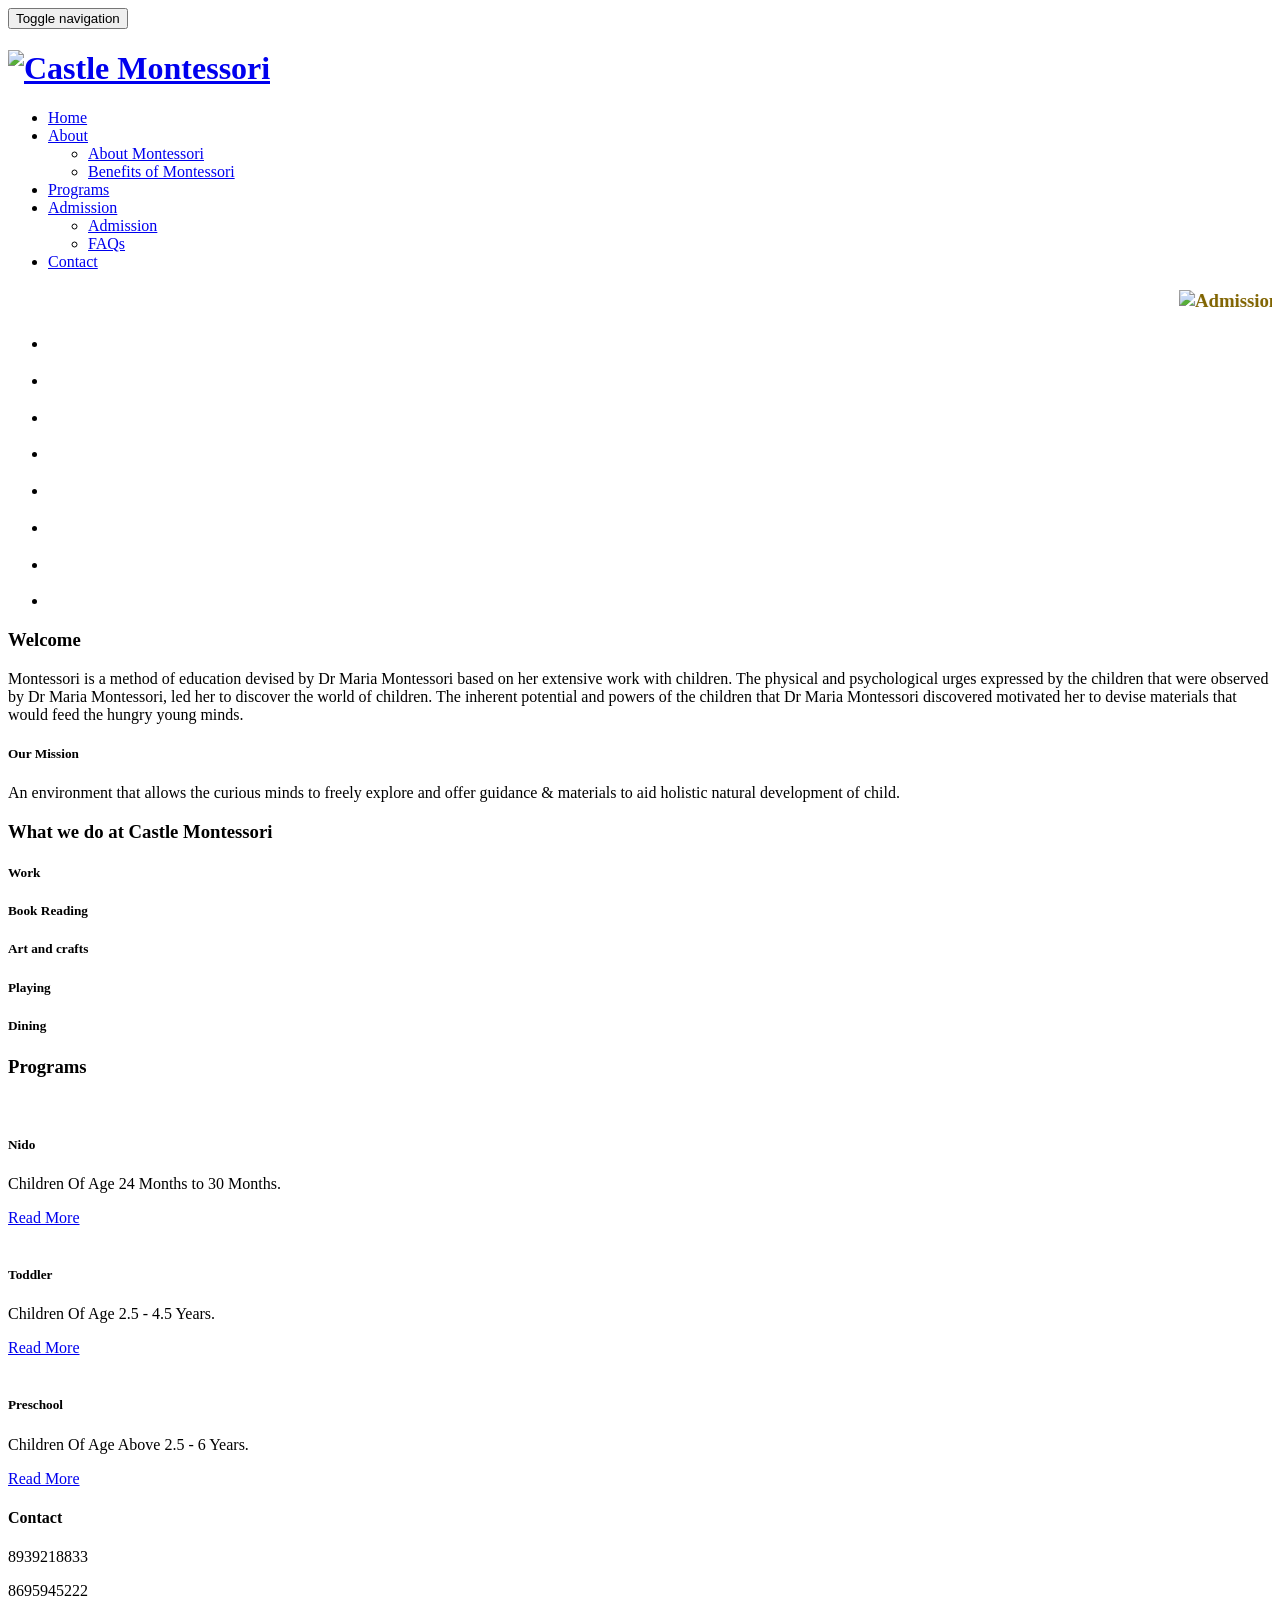
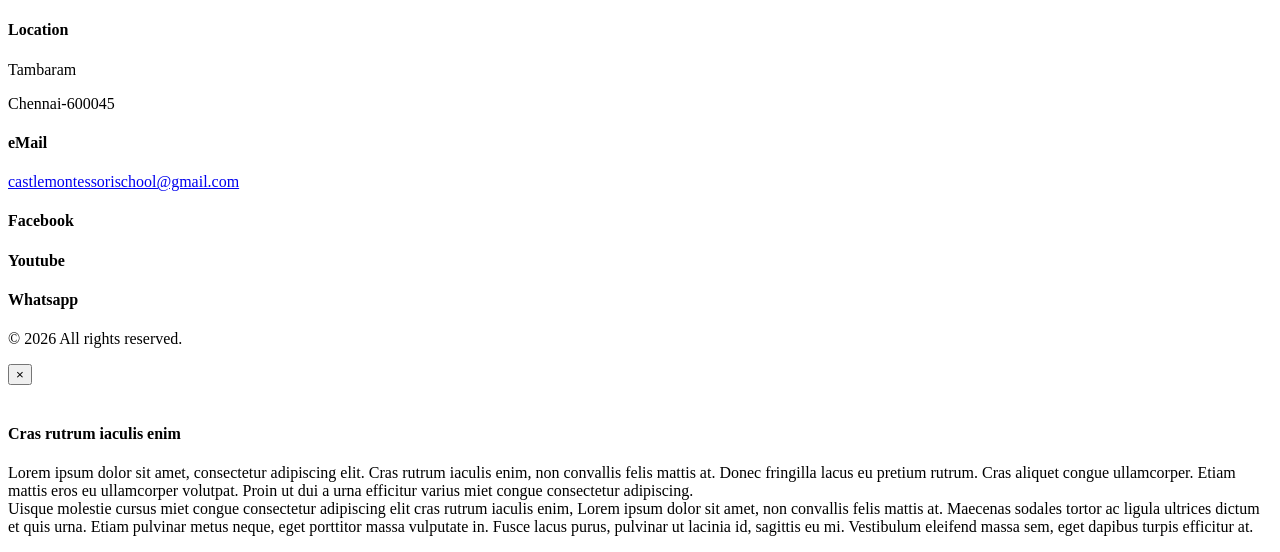
==== index.html @ 9ae403c5 "Add files via upload" ====
<!DOCTYPE html>
<html lang="en">
<head>
<title>Castle Montessori School</title>
<meta name="viewport" content="width=device-width, initial-scale=1">
<meta http-equiv="Content-Type" content="text/html; charset=utf-8" />
<meta name="keywords" content="Learn Kids Responsive web template, Bootstrap Web Templates, Flat Web Templates, Android Compatible web template, 
	SmartPhone Compatible web template, free WebDesigns for Nokia, Samsung, LG, Sony Ericsson, Motorola web design" />
<script type="application/x-javascript"> addEventListener("load", function() { setTimeout(hideURLbar, 0); }, false); function hideURLbar(){ window.scrollTo(0,1); } </script>
<!-- Custom Theme files -->
<link href="css/bootstrap.css" type="text/css" rel="stylesheet" media="all">
<link rel="stylesheet" href="css/animate.css">
<link href="css/style.css" type="text/css" rel="stylesheet" media="all">   
<link href="css/font-awesome.css" rel="stylesheet"> <!-- font-awesome icons -->
<!-- //Custom Theme files --> 
<!-- js -->
<script src="js/jquery-2.2.3.min.js"></script>  
<!-- //js -->
<!-- web-fonts -->  
<link href="//fonts.googleapis.com/css?family=Limelight" rel="stylesheet">
<link href="//fonts.googleapis.com/css?family=Open+Sans:300,300i,400,400i,600,600i,700,700i,800,800i" rel="stylesheet">
<!-- //web-fonts -->
</head>
<body> 
	<!-- Popup -->
	<!-- Popup -->
	<!-- header -->
	<!--<div class="header-dsplayoutstop">
		<div class="container" id="header"> 
			
			<div class="hdr-dspleft navbar-left">
				<p><span class="glyphicon glyphicon-earphone"></span> +91 89392 18833 / +91 86959 45222 </p> 
			</div>
			<div class="preschls-bnr-icons social-icon navbar-right">
				<a href="https://www.facebook.com/CastleMontessoriSchool/" class="social-button facebook"><i class="fa fa-facebook"></i></a> 
				<a href="https://api.whatsapp.com/send?phone=+918939218833" class="social-button google"><i class="fa fa-whatsapp"></i></a>
			</div> 
		</div>
	</div> -->
	<!--<nav>
    <ul>
        <li><a href="https://www.facebook.com/CastleMontessoriSchool/" class="social-button facebook"><i class="fa fa-facebook-f"></i><span> Facebook</span></a></li>
        <li><a href="https://www.youtube.com/channel/UCvZ3NjNaHQ6M0TaubmCcyLw" class="social-button youtube"><i class="fa fa-youtube"></i><span> Youtube</span></a></li>
		<li><a href="https://api.whatsapp.com/send?phone=+918939218833" class="social-button google"><i class="fa fa-whatsapp"></i><span> Whatsapp</span></a></li>
    </ul>
	</nav> -->
	<!-- //header -->
	<!-- banner -->
	<div class="montassorils-banner">
	<!-- navigation -->
			<div class="top-nav dsp-agiletop">
				<div class="container">
					<div class="navbar-header dspllogo">
						<button type="button" class="navbar-toggle" data-toggle="collapse" data-target="#bs-example-navbar-collapse-1">
							<span class="sr-only">Toggle navigation</span>
							<span class="icon-bar"></span>
							<span class="icon-bar"></span>
							<span class="icon-bar"></span>
						</button>  
						<h1><a href="index.html"><img src="images/logo.png" alt="Castle Montessori"/></h1> 
					</div>
					<div class="social-icon text-right deskPreScBanr" style="display: none;
">
				
				<span style=""><span class="glyphicon glyphicon-earphone"></span> +91 89392 18833 </span><a href="#" class="social-button facebook"><i class="fa fa-facebook"></i></a> 
				<a href="https://api.whatsapp.com/send?phone=+918939218833" class="social-button google"><i class="fa fa-whatsapp" style=""></i></a>
			</div>
			<!-- Collect the nav links, forms, and other content for toggling -->
					<div class="collapse navbar-collapse" id="bs-example-navbar-collapse-1">
						<div class="dspmenu navbar-right">
							<ul class="nav navbar">
								<li><a href="index.html" class="active">Home</a></li>
								<li><a href="#" class="dropdown-toggle" data-toggle="dropdown" role="button" aria-haspopup="true" aria-expanded="false"><span data-letters="Pages">About</span><span class="caret"></span></a>
									<ul class="dropdown-menu"> 
										<li><a href="about.html">About Montessori</a></li>
										<li><a href="benefits.html">Benefits of Montessori</a></li>
									</ul>
								</li> <li><a href="programs.html">Programs</a></li>
								<li><a href="#" class="dropdown-toggle" data-toggle="dropdown" role="button" aria-haspopup="true" aria-expanded="false"><span data-letters="Pages">Admission</span><span class="caret"></span></a>
									<ul class="dropdown-menu"> 
										<li><a href="admission.html">Admission</a></li>
										<li><a href="faqs.html">FAQs</a></li>
									</ul>
								</li>  
								<li><a href="contact.html">Contact</a></li>
							</ul>
						</div> 
						<div class="clearfix"> </div>  
					</div>
					<span> <h3><a href="admission.html"><marquee style="color:rgb(128, 100, 0)" ><img src="images/goddesssaraswati.png" alt="Admission 2024-2025" width="15%" height="15%"/> <font face="times-new-roman"> Admissions open for 2024-2025 </font> </marquee></a><h3> </span>
					
					
			</div>	
		</div>	
		<!-- //navigation -->
		<!-- banner-text -->
		<div class="slider">
			<div class="callbacks_container">
				<ul class="rslides callbacks callbacks1" id="slider4">
					<li>
						<div class="bannerImgCover montassoriSCH-banner-top">
						<div class="tempOlverlay"></div>
							<div class="container">
								<div class="slideBanner-banner-info">
								</div>	
							</div>
						</div>
					</li>
					<li>
						<div class="bannerImgCover montassoriSCH-banner-top1">
						<div class="tempOlverlay"></div>
							<div class="container">
								<div class="montassori_banner_info">
								</div>	
							</div>
						</div>
					</li>
					<li>
						<div class="bannerImgCover montassoriSCH-banner-top2">
						<div class="tempOlverlay"></div>
							<div class="container">
								<div class="montassori_banner_info">
								</div>
							</div>
						</div>
					</li>
					<li>
						<div class="bannerImgCover montassoriSCH-banner-top3">
						<div class="tempOlverlay"></div>
							<div class="container">
								<div class="montassori_banner_info">
								</div>
							</div>
						</div>
					</li>
					<li>
						<div class="bannerImgCover montassoriSCH-banner-top4">
						<div class="tempOlverlay"></div>
							<div class="container">
								<div class="montassori_banner_info">
								</div>
							</div>
						</div>
					</li>
					<li>
						<div class="bannerImgCover montassoriSCH-banner-top5">
						<div class="tempOlverlay"></div>
							<div class="container">
								<div class="montassori_banner_info">
								</div>
							</div>
						</div>
					</li>
					<li>
						<div class="bannerImgCover montassoriSCH-banner-top6">
						<div class="tempOlverlay"></div>
							<div class="container">
								<div class="montassori_banner_info">
								</div>
							</div>
						</div>
					</li>
					<li>
						<div class="bannerImgCover montassoriSCH-banner-top7">
						<div class="tempOlverlay"></div>
							<div class="container">
								<div class="montassori_banner_info">
								</div>
							</div>
						</div>
					</li>
				</ul>
			</div>
			<div class="clearfix"> </div>
			<!--banner Slider starts Here-->
		</div>
	</div>	
	<!-- //banner --> 
	<!-- about -->
	<div class="about">
		<div class="container">
			<div class="about-agileinfo wow fadeIn" data-wow-delay=".2s">
				<h3 class="preschls-title">Welcome</h3>
				<p>Montessori is a method of education devised by Dr Maria Montessori based on her extensive work with children. The physical and psychological urges expressed by the children that were observed by Dr Maria Montessori, led her to discover the world of children. The inherent potential and powers of the children that Dr Maria Montessori discovered motivated her to devise materials that would feed the hungry young minds.</p>
			</div>	
		</div>	
	</div>
	<!-- //about -->
	<!-- welcome --> 
	<div class="welcome slideBanner">  
		<div class="col-md-8 col-sm-8 dspwelcome-img wow slideInLeft"> 
			
		</div>
		<div class="col-md-4 col-sm-4 dspwelcome-right"> 
			<div class="dspwelcome-text wow fadeIn"> 
				<h5 class="dspl-subtitle">Our Mission</h5>
				<p>An environment that allows the curious minds to freely explore and offer guidance & materials to aid holistic natural development of child.</p>
			</div> 
			<img src="images/img2.jpg" class="img-responsive wow slideInRight" alt="" style="display: none;"/>
		</div> 
		<div class="clearfix"> </div> 
	</div> 
	<!-- //welcome --> 
	<!-- services -->   	
	<div class="services">   
		<div class="container">
			<h3 class="preschls-title">What we do at Castle Montessori</h3>	 
			<div class="services-agileinfo">
            <div class="col-md-3 col-sm-3 col-xs-6 services-preschlsgrids"> 
					<div class="services-dsptext srvs-dsptext5 wow fadeIn" data-wow-delay=".5s"> 
						<i class="fa fa-truck" aria-hidden="true"></i>
						<h5>Work</h5> 
					</div>
				</div>  
				<div class="col-md-3 col-sm-3 col-xs-6 services-preschlsgrids"> 
					<div class="services-dsptext srvs-dsptext4 wow fadeIn" data-wow-delay=".5s"> 
						<i class="fa fa-book" aria-hidden="true"></i>
						<h5>Book Reading</h5> 
					</div>
				</div>
                <div class="col-md-3 col-sm-3 col-xs-6 services-preschlsgrids"> 
					<div class="services-dsptext srvs-dsptext3 wow fadeIn" data-wow-delay=".4s"> 
						<i class="fa fa-cut" aria-hidden="true"></i>
						<h5>Art and crafts</h5> 
					</div>
				</div>
                <div class="col-md-3 col-sm-3 col-xs-6 services-preschlsgrids"> 
					<div class="services-dsptext srvs-dsptext2 wow fadeIn" data-wow-delay=".3s"> 
						<i class="fa fa-paper-plane" aria-hidden="true"></i> 
						<h5>Playing</h5> 
					</div>
				</div>
                <div class="col-md-3 col-sm-3 col-xs-6 services-preschlsgrids"> 
					<div class="services-dsptext wow fadeIn" data-wow-delay=".2s"> 
						<i class="fa fa-cutlery" aria-hidden="true"></i> 
						<h5>Dining</h5>  
					</div>
				</div>
				<div class="clearfix"> </div> 
			</div>
		</div>
	</div>
	<!-- //services -->    
	<!-- news -->
	<div class="services news">
		<div class="container">   
			<h3 class="preschls-title">Programs</h3>  
			<div class="news-agileinfo">
				<div class="col-sm-4 news-dsplgrids">
					<div class="news-gridtext">
						<div class="news-dspimg">
							<a href="single.html"><img src="images/img3.jpg" class="img-responsive zoom-img" alt=""/></a>
						</div>
						<div class="news-dspimgtext">
							<h5 class="dsp-agilep" style="min-width: 125px;">Nido</h5>
							<h4><a href="programs.html" style="display: none;">Nido</a></h4> 
							<p>Children Of Age 24 Months to 30 Months.</p>
							<a class="dsp-agilebtn" href="programs.html"><span>Read More</span></a>
						</div>
					</div>
				</div>
				<div class="col-sm-4 news-dsplgrids">
					<div class="news-gridtext">
						<div class="news-dspimg">
							<a href="programs.html"><img src="images/img4.jpg" class="img-responsive zoom-img" alt=""/></a>
						</div>
						<div class="news-dspimgtext">
							<h5 class="dsp-agilep">Toddler</h5>
							<h4><a href="programs.html" style="display: none;">House of Children</a></h4> 
							<p>Children Of Age 2.5 - 4.5 Years.</p>
							<a class="dsp-agilebtn" href="programs.html"><span>Read More</span></a> 
						</div>
					</div>
				</div>
				<div class="col-sm-4 news-dsplgrids">
					<div class="news-gridtext">
						<div class="news-dspimg">
							<a href="programs.html"><img src="images/img5.jpg" class="img-responsive zoom-img" alt=""/></a>
						</div>
						<div class="news-dspimgtext">
							<h5 class="dsp-agilep">Preschool</h5>
							<h4><a href="programs.html" style="display: none;">House of Children</a></h4> 
							<p>Children Of Age Above 2.5 - 6 Years.</p> 
							<a class="dsp-agilebtn" href="programs.html"><span>Read More</span></a>
						</div>
					</div>
				</div>
				<div class="clearfix"> </div>
			</div>
		</div>
	</div>
	<!-- //news --> 
	<!-- features -->
	<div class="features about">
		<div class="container">   
			<div class="presch-features-row">
				<div class="col-md-4 features-dspgrid">
					<div class="col-xs-3 features-dsplleft">
						<i class="fa fa-phone" aria-hidden="true"></i>
					</div>
					<div class="col-xs-3 features-dsplright"> 
						<h4>Contact</h4>
						<p>8939218833</p>
						<p>8695945222</p>						
					</div>
					<div class="clearfix"> </div>
				</div>
				<div class="col-md-4 features-dspgrid">
					<a href="https://goo.gl/maps/HuUN2AkiVxJmkLST7" >
					<div class="col-xs-3 features-dsplleft">
						<p><i class="fa fa-map-marker" aria-hidden="true"></i></p>
					</div> </a>
					<div class="col-xs-3 features-dsplright"> 
						<h4>Location</h4>
						<p>Tambaram</p>
						<p>Chennai-600045</p>
					</div> 
					<div class="clearfix"> </div>
				</div>
				<div class="col-md-4 features-dspgrid">
				<a href="mailto:castlemontessorischool@gmail.com">
					<div class="col-xs-3 features-dsplleft">
						<i class="fa fa-envelope" aria-hidden="true"></i>
					</div> </a>
					<div class="col-xs-3 features-dsplright"> 
						<h4>eMail</h4>
						<p><a href="mailto:castlemontessorischool@gmail.com"> castlemontessorischool@gmail.com</a></p>
					</div>
					<div class="clearfix"> </div>
				</div>
				<div class="clearfix"> </div>
				</div>
				<div class="presch-features-row">
				<div class="col-md-4 features-dspgrid">
				<a href="https://www.facebook.com/CastleMontessoriSchool/">
					<div class="col-xs-3 features-dsplleft">
						<i class="fa fa-facebook-f" aria-hidden="true"></i>
					</div> </a>
					<div class="col-xs-3 features-dsplright"> 
						<h4>Facebook</h4>
					</div>
					<div class="clearfix"> </div>
				</div>
				<div class="col-md-4 features-dspgrid">
				<a href="https://www.youtube.com/channel/UCvZ3NjNaHQ6M0TaubmCcyLw">
					<div class="col-xs-3 features-dsplleft">
						<i class="fa fa-youtube" aria-hidden="true"></i>
					</div> </a>
					<div class="col-xs-3 features-dsplright"> 
						<h4>Youtube</h4>
					</div>
					<div class="clearfix"> </div>
				</div>
				<div class="col-md-4 features-dspgrid">
				<a href="https://api.whatsapp.com/send?phone=+918939218833">
					<div class="col-xs-3 features-dsplleft">
						<i class="fa fa-whatsapp" aria-hidden="true"></i>
					</div> </a>
					<div class="col-xs-3 features-dsplright"> 
						<h4>Whatsapp</h4>
					</div>
					<div class="clearfix"> </div>
				</div>
				<div class="clearfix"> </div>
				</div>
		</div>
	</div>
	<!-- //features -->
	<!-- footer -->
	<!--<div class="footer dsplayouts">
		<div class="container">
			<div class="footer-agileinfo">
				<div class="col-md-3 col-sm-6 footer-grid">
					<h3>Useful Info</h3>
					<p>Admission open for 2021-2022 contact us.</p> 
				</div> 
				<div class="col-md-3 col-sm-6 footer-grid footer-tags">
					<h3>Navigation</h3>
					<ul>
						<li><a href="index.html"><i class="fa fa-angle-right"></i> Home</a></li>
						<li><a href="about.html"><i class="fa fa-angle-right"></i> About</a></li> 
						<li><a href="programs.html"><i class="fa fa-angle-right"></i>Programs</a></li>
                        <li><a href="admission.html"><i class="fa fa-angle-right"></i>Admission</a></li>
						<li><a href="contact.html"><i class="fa fa-angle-right"></i> Contact Us</a></li>
					</ul>
				</div>
				<div class="col-md-4 col-sm-6 footer-grid footer-review">
					<h3>Newsletter</h3>
					<p>Send your Email ID for recent updates.</p> 
					<form method="post" name="feedbackform" action="subscribe.php">
						<input type="email" name="subscribeEmail" placeholder="Your Email" required>
						<input type="submit" value="Subscribe"> 
						<div class="clearfix"> </div>
					</form>
				</div>
				<div class="col-md-2 col-sm-6 footer-grid dspsocial">
					<h3>Media</h3>
					<ul>
						
						<li><a href="https://www.facebook.com/CastleMontessoriSchool/"><i class="fa fa-facebook"></i>Facebook</a></li>
						<li><a href="https://api.whatsapp.com/send?phone=+918939218833"><i class="fa fa-whatsapp"></i>Whatsapp</a></li>
						
					</ul>
				</div>
				<div class="clearfix"> </div>
			</div> 
		</div>
	</div> -->
	<div class="copy-right presch"> 
		<div class="container">
			<p>© <script type="text/javascript">document.write(new Date().getFullYear());</script>  All rights reserved. </p>
		</div>
	</div>  
	<!-- //footer -->
	<!-- modal-about -->
	<div class="modal bnr-modal fade" id="myModal" tabindex="-1" role="dialog">
		<div class="modal-dialog" role="document">
			<div class="modal-content">
				<div class="modal-header">
					<button type="button" class="close" data-dismiss="modal" aria-label="Close"><span aria-hidden="true">&times;</span></button>						
				</div> 
				<div class="modal-body modal-spa">
					<img src="images/img2.jpg" class="img-responsive" alt=""/>
					<h4>Cras rutrum iaculis enim</h4>
					<p>Lorem ipsum dolor sit amet, consectetur adipiscing elit. Cras rutrum iaculis enim, non convallis felis mattis at. Donec fringilla lacus eu pretium rutrum. Cras aliquet congue ullamcorper. Etiam mattis eros eu ullamcorper volutpat. Proin ut dui a urna efficitur varius miet congue consectetur adipiscing. <br>Uisque molestie cursus miet congue consectetur adipiscing elit cras rutrum iaculis enim, Lorem ipsum dolor sit amet, non convallis felis mattis at. Maecenas sodales tortor ac ligula ultrices dictum et quis urna. Etiam pulvinar metus neque, eget porttitor massa vulputate in. Fusce lacus purus, pulvinar ut lacinia id, sagittis eu mi. Vestibulum eleifend massa sem, eget dapibus turpis efficitur at. </p>
				</div> 
			</div>
		</div>
	</div>
	<!-- //modal-about -->     
	<!-- start-smooth-scrolling -->
	<script src="js/SmoothScroll.min.js"></script> 
	<script type="text/javascript" src="js/move-top.js"></script>
	<script type="text/javascript" src="js/easing.js"></script>	
    <script type="text/javascript" src="js/plugins.js"></script>
    <script type="text/javascript" src="js/background.cycle.js"></script>
	<script type="text/javascript">
			jQuery(document).ready(function($) {
				$(".scroll").click(function(event){		
					event.preventDefault();
			
			$('html,body').animate({scrollTop:$(this.hash).offset().top},1000);
				});
			});
	</script>
	<!-- //end-smooth-scrolling -->	
	<!-- smooth-scrolling-of-move-up -->
	<script type="text/javascript">
		$(document).ready(function() {
			
			/*var defaults = {
				containerID: 'toTop', // fading element id
				containerHoverID: 'toTopHover', // fading element hover id
				scrollSpeed: 1200,
				easingType: 'linear' 
			}; 
			
			
			$().UItoTop({ easingType: 'easeOutQuart' });*/
			
		});
		$(document).ready(function() {
                /*$(".slideBanner-banner").backgroundCycle({
                    imageUrls: [
                        'images/SlideShow/slide1.jpg',
                        'images/SlideShow/slide2.jpg',
                        'images/SlideShow/slide3.jpg',
						'images/SlideShow/slide4.jpg',
						'images/SlideShow/slide5.jpg',
						'images/SlideShow/slide6.jpg',
						'images/SlideShow/slide7.jpg',
						'images/SlideShow/slide8.jpg',
                    ],
                    fadeSpeed: 2000,
                    duration: 5000,
                    backgroundSize: SCALING_MODE_COVER
                });*/
							$(".bnr-agileinfo").parent("div").css("position","relative");
							new WOW().init();
            });
	</script>
	<script src="js/responsiveslides.min.js"></script>
			<script>
						// You can also use "$(window).load(function() {"
						$(function () {
						  // Slideshow 4
						  $("#slider4").responsiveSlides({
							auto: true,
							pager:true,
							nav:false,
							speed: 500,
							namespace: "callbacks",
							before: function () {
							  $('.events').append("<li>before event fired.</li>");
							},
							after: function () {
							  $('.events').append("<li>after event fired.</li>");
							}
						  });
					
						});
			</script>
	<!-- //smooth-scrolling-of-move-up -->   
	<!-- Bootstrap core JavaScript
    ================================================== -->
    <!-- Placed at the end of the document so the pages load faster -->
    <script src="js/bootstrap.js"></script>
</body>
</html>
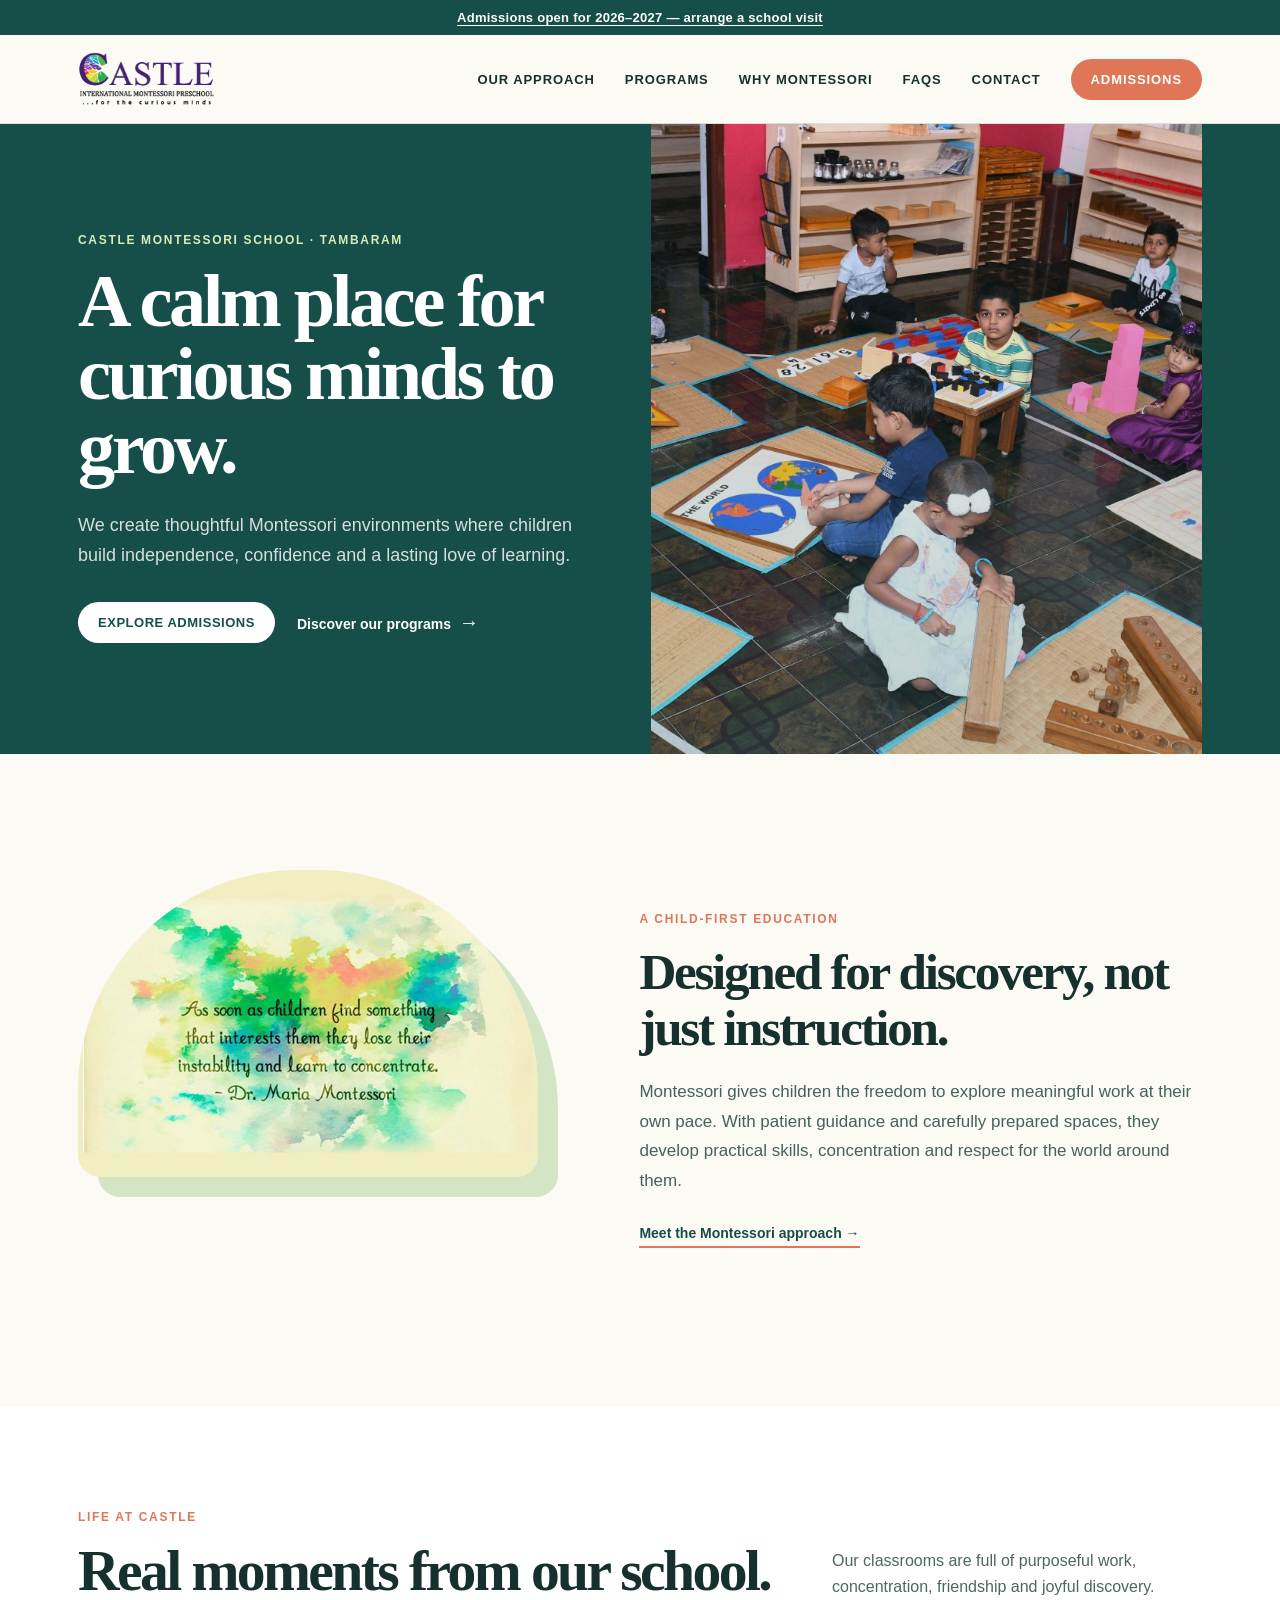
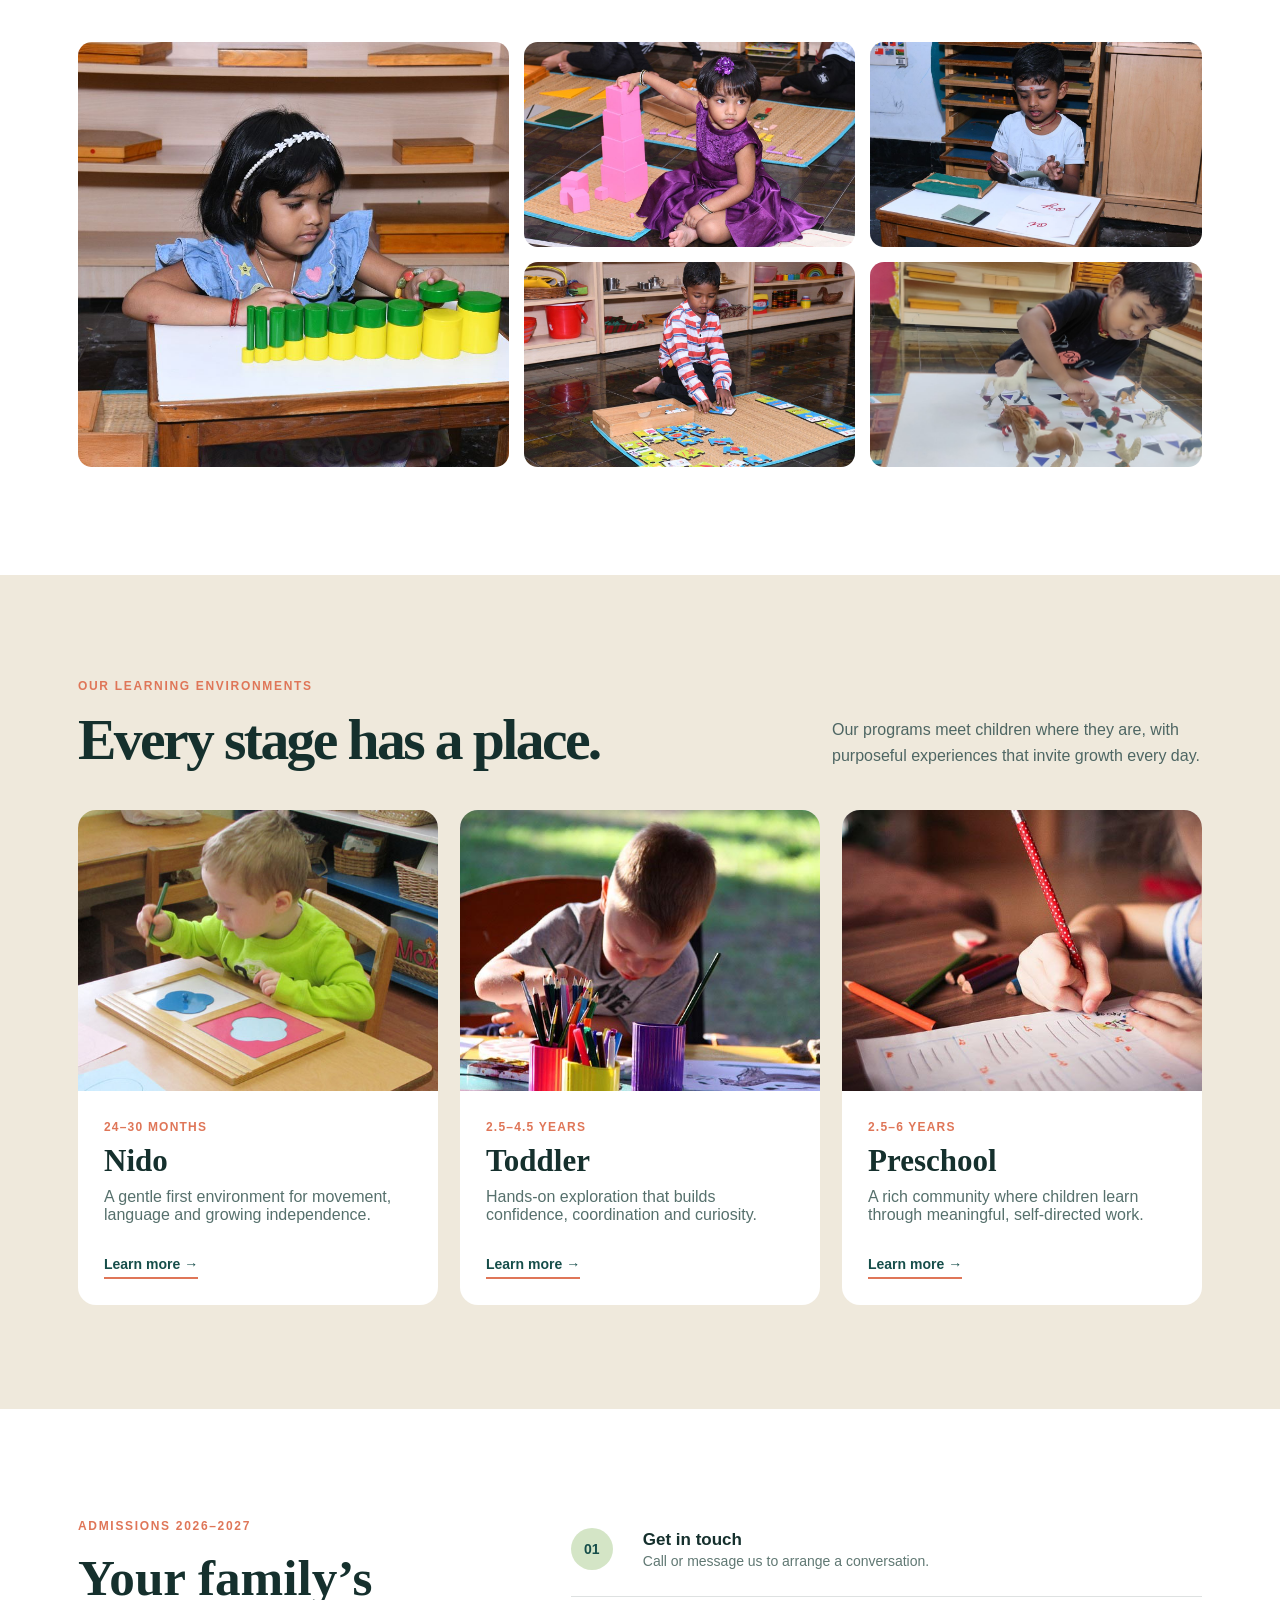
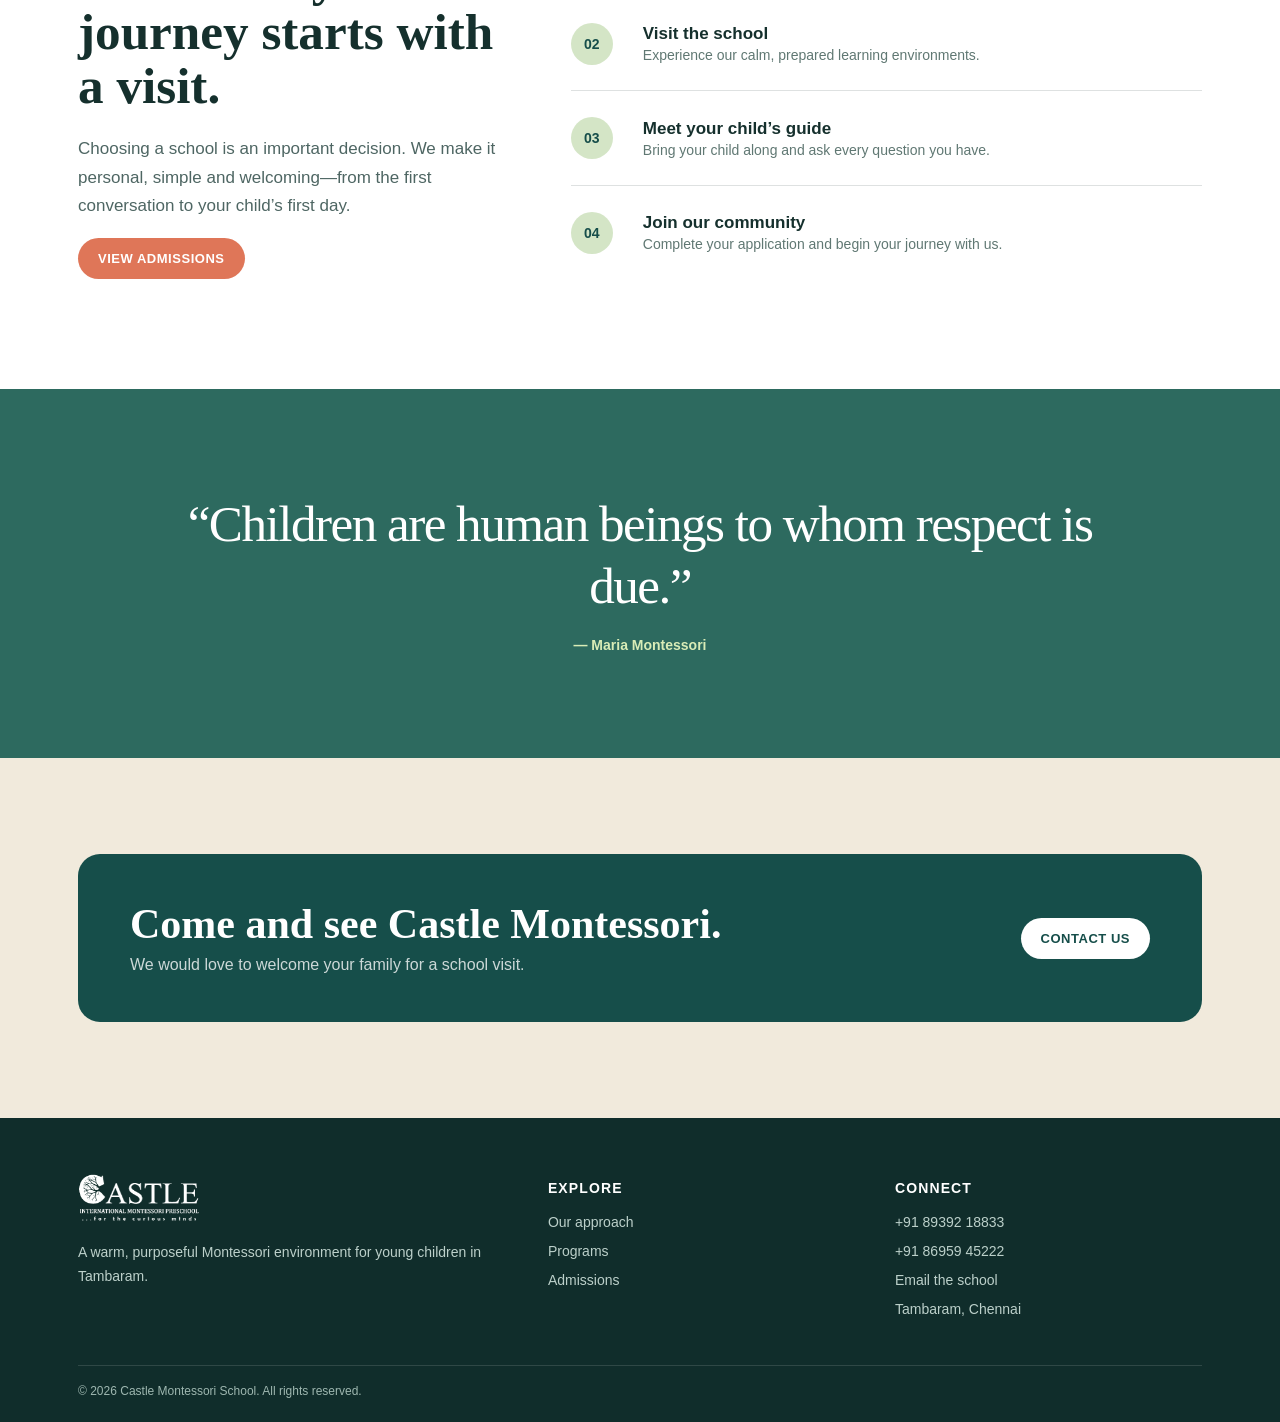
==== commit eb4739a1: "Add files via upload" ====
--- a/index.html
+++ b/index.html
@@ -1,509 +1,39 @@
-<!DOCTYPE html>
-<html lang="en">
-<head>
-<title>Castle Montessori School</title>
-<meta name="viewport" content="width=device-width, initial-scale=1">
-<meta http-equiv="Content-Type" content="text/html; charset=utf-8" />
-<meta name="keywords" content="Learn Kids Responsive web template, Bootstrap Web Templates, Flat Web Templates, Android Compatible web template, 
-	SmartPhone Compatible web template, free WebDesigns for Nokia, Samsung, LG, Sony Ericsson, Motorola web design" />
-<script type="application/x-javascript"> addEventListener("load", function() { setTimeout(hideURLbar, 0); }, false); function hideURLbar(){ window.scrollTo(0,1); } </script>
-<!-- Custom Theme files -->
-<link href="css/bootstrap.css" type="text/css" rel="stylesheet" media="all">
-<link rel="stylesheet" href="css/animate.css">
-<link href="css/style.css" type="text/css" rel="stylesheet" media="all">   
-<link href="css/font-awesome.css" rel="stylesheet"> <!-- font-awesome icons -->
-<!-- //Custom Theme files --> 
-<!-- js -->
-<script src="js/jquery-2.2.3.min.js"></script>  
-<!-- //js -->
-<!-- web-fonts -->  
-<link href="//fonts.googleapis.com/css?family=Limelight" rel="stylesheet">
-<link href="//fonts.googleapis.com/css?family=Open+Sans:300,300i,400,400i,600,600i,700,700i,800,800i" rel="stylesheet">
-<!-- //web-fonts -->
-</head>
-<body> 
-	<!-- Popup -->
-	<!-- Popup -->
-	<!-- header -->
-	<!--<div class="header-dsplayoutstop">
-		<div class="container" id="header"> 
-			
-			<div class="hdr-dspleft navbar-left">
-				<p><span class="glyphicon glyphicon-earphone"></span> +91 89392 18833 / +91 86959 45222 </p> 
-			</div>
-			<div class="preschls-bnr-icons social-icon navbar-right">
-				<a href="https://www.facebook.com/CastleMontessoriSchool/" class="social-button facebook"><i class="fa fa-facebook"></i></a> 
-				<a href="https://api.whatsapp.com/send?phone=+918939218833" class="social-button google"><i class="fa fa-whatsapp"></i></a>
-			</div> 
-		</div>
-	</div> -->
-	<!--<nav>
-    <ul>
-        <li><a href="https://www.facebook.com/CastleMontessoriSchool/" class="social-button facebook"><i class="fa fa-facebook-f"></i><span> Facebook</span></a></li>
-        <li><a href="https://www.youtube.com/channel/UCvZ3NjNaHQ6M0TaubmCcyLw" class="social-button youtube"><i class="fa fa-youtube"></i><span> Youtube</span></a></li>
-		<li><a href="https://api.whatsapp.com/send?phone=+918939218833" class="social-button google"><i class="fa fa-whatsapp"></i><span> Whatsapp</span></a></li>
-    </ul>
-	</nav> -->
-	<!-- //header -->
-	<!-- banner -->
-	<div class="montassorils-banner">
-	<!-- navigation -->
-			<div class="top-nav dsp-agiletop">
-				<div class="container">
-					<div class="navbar-header dspllogo">
-						<button type="button" class="navbar-toggle" data-toggle="collapse" data-target="#bs-example-navbar-collapse-1">
-							<span class="sr-only">Toggle navigation</span>
-							<span class="icon-bar"></span>
-							<span class="icon-bar"></span>
-							<span class="icon-bar"></span>
-						</button>  
-						<h1><a href="index.html"><img src="images/logo.png" alt="Castle Montessori"/></h1> 
-					</div>
-					<div class="social-icon text-right deskPreScBanr" style="display: none;
-">
-				
-				<span style=""><span class="glyphicon glyphicon-earphone"></span> +91 89392 18833 </span><a href="#" class="social-button facebook"><i class="fa fa-facebook"></i></a> 
-				<a href="https://api.whatsapp.com/send?phone=+918939218833" class="social-button google"><i class="fa fa-whatsapp" style=""></i></a>
-			</div>
-			<!-- Collect the nav links, forms, and other content for toggling -->
-					<div class="collapse navbar-collapse" id="bs-example-navbar-collapse-1">
-						<div class="dspmenu navbar-right">
-							<ul class="nav navbar">
-								<li><a href="index.html" class="active">Home</a></li>
-								<li><a href="#" class="dropdown-toggle" data-toggle="dropdown" role="button" aria-haspopup="true" aria-expanded="false"><span data-letters="Pages">About</span><span class="caret"></span></a>
-									<ul class="dropdown-menu"> 
-										<li><a href="about.html">About Montessori</a></li>
-										<li><a href="benefits.html">Benefits of Montessori</a></li>
-									</ul>
-								</li> <li><a href="programs.html">Programs</a></li>
-								<li><a href="#" class="dropdown-toggle" data-toggle="dropdown" role="button" aria-haspopup="true" aria-expanded="false"><span data-letters="Pages">Admission</span><span class="caret"></span></a>
-									<ul class="dropdown-menu"> 
-										<li><a href="admission.html">Admission</a></li>
-										<li><a href="faqs.html">FAQs</a></li>
-									</ul>
-								</li>  
-								<li><a href="contact.html">Contact</a></li>
-							</ul>
-						</div> 
-						<div class="clearfix"> </div>  
-					</div>
-					<span> <h3><a href="admission.html"><marquee style="color:rgb(128, 100, 0)" ><img src="images/goddesssaraswati.png" alt="Admission 2024-2025" width="15%" height="15%"/> <font face="times-new-roman"> Admissions open for 2024-2025 </font> </marquee></a><h3> </span>
-					
-					
-			</div>	
-		</div>	
-		<!-- //navigation -->
-		<!-- banner-text -->
-		<div class="slider">
-			<div class="callbacks_container">
-				<ul class="rslides callbacks callbacks1" id="slider4">
-					<li>
-						<div class="bannerImgCover montassoriSCH-banner-top">
-						<div class="tempOlverlay"></div>
-							<div class="container">
-								<div class="slideBanner-banner-info">
-								</div>	
-							</div>
-						</div>
-					</li>
-					<li>
-						<div class="bannerImgCover montassoriSCH-banner-top1">
-						<div class="tempOlverlay"></div>
-							<div class="container">
-								<div class="montassori_banner_info">
-								</div>	
-							</div>
-						</div>
-					</li>
-					<li>
-						<div class="bannerImgCover montassoriSCH-banner-top2">
-						<div class="tempOlverlay"></div>
-							<div class="container">
-								<div class="montassori_banner_info">
-								</div>
-							</div>
-						</div>
-					</li>
-					<li>
-						<div class="bannerImgCover montassoriSCH-banner-top3">
-						<div class="tempOlverlay"></div>
-							<div class="container">
-								<div class="montassori_banner_info">
-								</div>
-							</div>
-						</div>
-					</li>
-					<li>
-						<div class="bannerImgCover montassoriSCH-banner-top4">
-						<div class="tempOlverlay"></div>
-							<div class="container">
-								<div class="montassori_banner_info">
-								</div>
-							</div>
-						</div>
-					</li>
-					<li>
-						<div class="bannerImgCover montassoriSCH-banner-top5">
-						<div class="tempOlverlay"></div>
-							<div class="container">
-								<div class="montassori_banner_info">
-								</div>
-							</div>
-						</div>
-					</li>
-					<li>
-						<div class="bannerImgCover montassoriSCH-banner-top6">
-						<div class="tempOlverlay"></div>
-							<div class="container">
-								<div class="montassori_banner_info">
-								</div>
-							</div>
-						</div>
-					</li>
-					<li>
-						<div class="bannerImgCover montassoriSCH-banner-top7">
-						<div class="tempOlverlay"></div>
-							<div class="container">
-								<div class="montassori_banner_info">
-								</div>
-							</div>
-						</div>
-					</li>
-				</ul>
-			</div>
-			<div class="clearfix"> </div>
-			<!--banner Slider starts Here-->
-		</div>
-	</div>	
-	<!-- //banner --> 
-	<!-- about -->
-	<div class="about">
-		<div class="container">
-			<div class="about-agileinfo wow fadeIn" data-wow-delay=".2s">
-				<h3 class="preschls-title">Welcome</h3>
-				<p>Montessori is a method of education devised by Dr Maria Montessori based on her extensive work with children. The physical and psychological urges expressed by the children that were observed by Dr Maria Montessori, led her to discover the world of children. The inherent potential and powers of the children that Dr Maria Montessori discovered motivated her to devise materials that would feed the hungry young minds.</p>
-			</div>	
-		</div>	
-	</div>
-	<!-- //about -->
-	<!-- welcome --> 
-	<div class="welcome slideBanner">  
-		<div class="col-md-8 col-sm-8 dspwelcome-img wow slideInLeft"> 
-			
-		</div>
-		<div class="col-md-4 col-sm-4 dspwelcome-right"> 
-			<div class="dspwelcome-text wow fadeIn"> 
-				<h5 class="dspl-subtitle">Our Mission</h5>
-				<p>An environment that allows the curious minds to freely explore and offer guidance & materials to aid holistic natural development of child.</p>
-			</div> 
-			<img src="images/img2.jpg" class="img-responsive wow slideInRight" alt="" style="display: none;"/>
-		</div> 
-		<div class="clearfix"> </div> 
-	</div> 
-	<!-- //welcome --> 
-	<!-- services -->   	
-	<div class="services">   
-		<div class="container">
-			<h3 class="preschls-title">What we do at Castle Montessori</h3>	 
-			<div class="services-agileinfo">
-            <div class="col-md-3 col-sm-3 col-xs-6 services-preschlsgrids"> 
-					<div class="services-dsptext srvs-dsptext5 wow fadeIn" data-wow-delay=".5s"> 
-						<i class="fa fa-truck" aria-hidden="true"></i>
-						<h5>Work</h5> 
-					</div>
-				</div>  
-				<div class="col-md-3 col-sm-3 col-xs-6 services-preschlsgrids"> 
-					<div class="services-dsptext srvs-dsptext4 wow fadeIn" data-wow-delay=".5s"> 
-						<i class="fa fa-book" aria-hidden="true"></i>
-						<h5>Book Reading</h5> 
-					</div>
-				</div>
-                <div class="col-md-3 col-sm-3 col-xs-6 services-preschlsgrids"> 
-					<div class="services-dsptext srvs-dsptext3 wow fadeIn" data-wow-delay=".4s"> 
-						<i class="fa fa-cut" aria-hidden="true"></i>
-						<h5>Art and crafts</h5> 
-					</div>
-				</div>
-                <div class="col-md-3 col-sm-3 col-xs-6 services-preschlsgrids"> 
-					<div class="services-dsptext srvs-dsptext2 wow fadeIn" data-wow-delay=".3s"> 
-						<i class="fa fa-paper-plane" aria-hidden="true"></i> 
-						<h5>Playing</h5> 
-					</div>
-				</div>
-                <div class="col-md-3 col-sm-3 col-xs-6 services-preschlsgrids"> 
-					<div class="services-dsptext wow fadeIn" data-wow-delay=".2s"> 
-						<i class="fa fa-cutlery" aria-hidden="true"></i> 
-						<h5>Dining</h5>  
-					</div>
-				</div>
-				<div class="clearfix"> </div> 
-			</div>
-		</div>
-	</div>
-	<!-- //services -->    
-	<!-- news -->
-	<div class="services news">
-		<div class="container">   
-			<h3 class="preschls-title">Programs</h3>  
-			<div class="news-agileinfo">
-				<div class="col-sm-4 news-dsplgrids">
-					<div class="news-gridtext">
-						<div class="news-dspimg">
-							<a href="single.html"><img src="images/img3.jpg" class="img-responsive zoom-img" alt=""/></a>
-						</div>
-						<div class="news-dspimgtext">
-							<h5 class="dsp-agilep" style="min-width: 125px;">Nido</h5>
-							<h4><a href="programs.html" style="display: none;">Nido</a></h4> 
-							<p>Children Of Age 24 Months to 30 Months.</p>
-							<a class="dsp-agilebtn" href="programs.html"><span>Read More</span></a>
-						</div>
-					</div>
-				</div>
-				<div class="col-sm-4 news-dsplgrids">
-					<div class="news-gridtext">
-						<div class="news-dspimg">
-							<a href="programs.html"><img src="images/img4.jpg" class="img-responsive zoom-img" alt=""/></a>
-						</div>
-						<div class="news-dspimgtext">
-							<h5 class="dsp-agilep">Toddler</h5>
-							<h4><a href="programs.html" style="display: none;">House of Children</a></h4> 
-							<p>Children Of Age 2.5 - 4.5 Years.</p>
-							<a class="dsp-agilebtn" href="programs.html"><span>Read More</span></a> 
-						</div>
-					</div>
-				</div>
-				<div class="col-sm-4 news-dsplgrids">
-					<div class="news-gridtext">
-						<div class="news-dspimg">
-							<a href="programs.html"><img src="images/img5.jpg" class="img-responsive zoom-img" alt=""/></a>
-						</div>
-						<div class="news-dspimgtext">
-							<h5 class="dsp-agilep">Preschool</h5>
-							<h4><a href="programs.html" style="display: none;">House of Children</a></h4> 
-							<p>Children Of Age Above 2.5 - 6 Years.</p> 
-							<a class="dsp-agilebtn" href="programs.html"><span>Read More</span></a>
-						</div>
-					</div>
-				</div>
-				<div class="clearfix"> </div>
-			</div>
-		</div>
-	</div>
-	<!-- //news --> 
-	<!-- features -->
-	<div class="features about">
-		<div class="container">   
-			<div class="presch-features-row">
-				<div class="col-md-4 features-dspgrid">
-					<div class="col-xs-3 features-dsplleft">
-						<i class="fa fa-phone" aria-hidden="true"></i>
-					</div>
-					<div class="col-xs-3 features-dsplright"> 
-						<h4>Contact</h4>
-						<p>8939218833</p>
-						<p>8695945222</p>						
-					</div>
-					<div class="clearfix"> </div>
-				</div>
-				<div class="col-md-4 features-dspgrid">
-					<a href="https://goo.gl/maps/HuUN2AkiVxJmkLST7" >
-					<div class="col-xs-3 features-dsplleft">
-						<p><i class="fa fa-map-marker" aria-hidden="true"></i></p>
-					</div> </a>
-					<div class="col-xs-3 features-dsplright"> 
-						<h4>Location</h4>
-						<p>Tambaram</p>
-						<p>Chennai-600045</p>
-					</div> 
-					<div class="clearfix"> </div>
-				</div>
-				<div class="col-md-4 features-dspgrid">
-				<a href="mailto:castlemontessorischool@gmail.com">
-					<div class="col-xs-3 features-dsplleft">
-						<i class="fa fa-envelope" aria-hidden="true"></i>
-					</div> </a>
-					<div class="col-xs-3 features-dsplright"> 
-						<h4>eMail</h4>
-						<p><a href="mailto:castlemontessorischool@gmail.com"> castlemontessorischool@gmail.com</a></p>
-					</div>
-					<div class="clearfix"> </div>
-				</div>
-				<div class="clearfix"> </div>
-				</div>
-				<div class="presch-features-row">
-				<div class="col-md-4 features-dspgrid">
-				<a href="https://www.facebook.com/CastleMontessoriSchool/">
-					<div class="col-xs-3 features-dsplleft">
-						<i class="fa fa-facebook-f" aria-hidden="true"></i>
-					</div> </a>
-					<div class="col-xs-3 features-dsplright"> 
-						<h4>Facebook</h4>
-					</div>
-					<div class="clearfix"> </div>
-				</div>
-				<div class="col-md-4 features-dspgrid">
-				<a href="https://www.youtube.com/channel/UCvZ3NjNaHQ6M0TaubmCcyLw">
-					<div class="col-xs-3 features-dsplleft">
-						<i class="fa fa-youtube" aria-hidden="true"></i>
-					</div> </a>
-					<div class="col-xs-3 features-dsplright"> 
-						<h4>Youtube</h4>
-					</div>
-					<div class="clearfix"> </div>
-				</div>
-				<div class="col-md-4 features-dspgrid">
-				<a href="https://api.whatsapp.com/send?phone=+918939218833">
-					<div class="col-xs-3 features-dsplleft">
-						<i class="fa fa-whatsapp" aria-hidden="true"></i>
-					</div> </a>
-					<div class="col-xs-3 features-dsplright"> 
-						<h4>Whatsapp</h4>
-					</div>
-					<div class="clearfix"> </div>
-				</div>
-				<div class="clearfix"> </div>
-				</div>
-		</div>
-	</div>
-	<!-- //features -->
-	<!-- footer -->
-	<!--<div class="footer dsplayouts">
-		<div class="container">
-			<div class="footer-agileinfo">
-				<div class="col-md-3 col-sm-6 footer-grid">
-					<h3>Useful Info</h3>
-					<p>Admission open for 2021-2022 contact us.</p> 
-				</div> 
-				<div class="col-md-3 col-sm-6 footer-grid footer-tags">
-					<h3>Navigation</h3>
-					<ul>
-						<li><a href="index.html"><i class="fa fa-angle-right"></i> Home</a></li>
-						<li><a href="about.html"><i class="fa fa-angle-right"></i> About</a></li> 
-						<li><a href="programs.html"><i class="fa fa-angle-right"></i>Programs</a></li>
-                        <li><a href="admission.html"><i class="fa fa-angle-right"></i>Admission</a></li>
-						<li><a href="contact.html"><i class="fa fa-angle-right"></i> Contact Us</a></li>
-					</ul>
-				</div>
-				<div class="col-md-4 col-sm-6 footer-grid footer-review">
-					<h3>Newsletter</h3>
-					<p>Send your Email ID for recent updates.</p> 
-					<form method="post" name="feedbackform" action="subscribe.php">
-						<input type="email" name="subscribeEmail" placeholder="Your Email" required>
-						<input type="submit" value="Subscribe"> 
-						<div class="clearfix"> </div>
-					</form>
-				</div>
-				<div class="col-md-2 col-sm-6 footer-grid dspsocial">
-					<h3>Media</h3>
-					<ul>
-						
-						<li><a href="https://www.facebook.com/CastleMontessoriSchool/"><i class="fa fa-facebook"></i>Facebook</a></li>
-						<li><a href="https://api.whatsapp.com/send?phone=+918939218833"><i class="fa fa-whatsapp"></i>Whatsapp</a></li>
-						
-					</ul>
-				</div>
-				<div class="clearfix"> </div>
-			</div> 
-		</div>
-	</div> -->
-	<div class="copy-right presch"> 
-		<div class="container">
-			<p>© <script type="text/javascript">document.write(new Date().getFullYear());</script>  All rights reserved. </p>
-		</div>
-	</div>  
-	<!-- //footer -->
-	<!-- modal-about -->
-	<div class="modal bnr-modal fade" id="myModal" tabindex="-1" role="dialog">
-		<div class="modal-dialog" role="document">
-			<div class="modal-content">
-				<div class="modal-header">
-					<button type="button" class="close" data-dismiss="modal" aria-label="Close"><span aria-hidden="true">&times;</span></button>						
-				</div> 
-				<div class="modal-body modal-spa">
-					<img src="images/img2.jpg" class="img-responsive" alt=""/>
-					<h4>Cras rutrum iaculis enim</h4>
-					<p>Lorem ipsum dolor sit amet, consectetur adipiscing elit. Cras rutrum iaculis enim, non convallis felis mattis at. Donec fringilla lacus eu pretium rutrum. Cras aliquet congue ullamcorper. Etiam mattis eros eu ullamcorper volutpat. Proin ut dui a urna efficitur varius miet congue consectetur adipiscing. <br>Uisque molestie cursus miet congue consectetur adipiscing elit cras rutrum iaculis enim, Lorem ipsum dolor sit amet, non convallis felis mattis at. Maecenas sodales tortor ac ligula ultrices dictum et quis urna. Etiam pulvinar metus neque, eget porttitor massa vulputate in. Fusce lacus purus, pulvinar ut lacinia id, sagittis eu mi. Vestibulum eleifend massa sem, eget dapibus turpis efficitur at. </p>
-				</div> 
-			</div>
-		</div>
-	</div>
-	<!-- //modal-about -->     
-	<!-- start-smooth-scrolling -->
-	<script src="js/SmoothScroll.min.js"></script> 
-	<script type="text/javascript" src="js/move-top.js"></script>
-	<script type="text/javascript" src="js/easing.js"></script>	
-    <script type="text/javascript" src="js/plugins.js"></script>
-    <script type="text/javascript" src="js/background.cycle.js"></script>
-	<script type="text/javascript">
-			jQuery(document).ready(function($) {
-				$(".scroll").click(function(event){		
-					event.preventDefault();
-			
-			$('html,body').animate({scrollTop:$(this.hash).offset().top},1000);
-				});
-			});
-	</script>
-	<!-- //end-smooth-scrolling -->	
-	<!-- smooth-scrolling-of-move-up -->
-	<script type="text/javascript">
-		$(document).ready(function() {
-			
-			/*var defaults = {
-				containerID: 'toTop', // fading element id
-				containerHoverID: 'toTopHover', // fading element hover id
-				scrollSpeed: 1200,
-				easingType: 'linear' 
-			}; 
-			
-			
-			$().UItoTop({ easingType: 'easeOutQuart' });*/
-			
-		});
-		$(document).ready(function() {
-                /*$(".slideBanner-banner").backgroundCycle({
-                    imageUrls: [
-                        'images/SlideShow/slide1.jpg',
-                        'images/SlideShow/slide2.jpg',
-                        'images/SlideShow/slide3.jpg',
-						'images/SlideShow/slide4.jpg',
-						'images/SlideShow/slide5.jpg',
-						'images/SlideShow/slide6.jpg',
-						'images/SlideShow/slide7.jpg',
-						'images/SlideShow/slide8.jpg',
-                    ],
-                    fadeSpeed: 2000,
-                    duration: 5000,
-                    backgroundSize: SCALING_MODE_COVER
-                });*/
-							$(".bnr-agileinfo").parent("div").css("position","relative");
-							new WOW().init();
-            });
-	</script>
-	<script src="js/responsiveslides.min.js"></script>
-			<script>
-						// You can also use "$(window).load(function() {"
-						$(function () {
-						  // Slideshow 4
-						  $("#slider4").responsiveSlides({
-							auto: true,
-							pager:true,
-							nav:false,
-							speed: 500,
-							namespace: "callbacks",
-							before: function () {
-							  $('.events').append("<li>before event fired.</li>");
-							},
-							after: function () {
-							  $('.events').append("<li>after event fired.</li>");
-							}
-						  });
-					
-						});
-			</script>
-	<!-- //smooth-scrolling-of-move-up -->   
-	<!-- Bootstrap core JavaScript
-    ================================================== -->
-    <!-- Placed at the end of the document so the pages load faster -->
-    <script src="js/bootstrap.js"></script>
-</body>
-</html>+<!doctype html>
+<html lang="en">
+<head>
+  <meta charset="utf-8">
+  <meta name="viewport" content="width=device-width, initial-scale=1">
+  <meta name="description" content="Castle Montessori School in Tambaram offers a warm, child-led early learning environment. Admissions are open for 2026–2027.">
+  <title>Castle Montessori School | Child-led learning in Tambaram</title>
+  <link rel="preconnect" href="https://fonts.googleapis.com">
+  <link rel="stylesheet" href="css/site.css">
+</head>
+<body>
+  <div class="notice"><a href="admission.html">Admissions open for 2026–2027 — arrange a school visit</a></div>
+  <header class="site-header">
+    <div class="shell header-inner">
+      <a class="brand" href="index.html" aria-label="Castle Montessori School home"><img src="images/logo.png" alt="Castle Montessori School"></a>
+      <button class="nav-toggle" aria-expanded="false" aria-controls="site-navigation">Menu</button>
+      <nav class="site-nav" id="site-navigation">
+        <a href="about.html">Our approach</a><a href="programs.html">Programs</a><a href="benefits.html">Why Montessori</a><a href="faqs.html">FAQs</a><a href="contact.html">Contact</a><a class="nav-cta" href="admission.html">Admissions</a>
+      </nav>
+    </div>
+  </header>
+  <main>
+    <section class="hero">
+      <div class="shell hero-grid">
+        <div class="hero-copy"><p class="eyebrow">Castle Montessori School · Tambaram</p><h1>A calm place for curious minds to grow.</h1><p class="hero-text">We create thoughtful Montessori environments where children build independence, confidence and a lasting love of learning.</p><div class="hero-actions"><a class="button button-light" href="admission.html">Explore admissions</a><a class="text-link" href="programs.html">Discover our programs <span>→</span></a></div></div>
+        <div class="hero-photo"><img src="images/SlideShow/slide1.jpg" alt="A child learning with Montessori materials"></div>
+      </div>
+    </section>
+    <section class="welcome"><div class="shell welcome-grid"><div class="welcome-photo"><img src="images/abtImg1.jpg" alt="A Montessori classroom at Castle Montessori"></div><div class="welcome-copy"><p class="eyebrow" style="color:#df7658">A child-first education</p><h2>Designed for discovery, not just instruction.</h2><p>Montessori gives children the freedom to explore meaningful work at their own pace. With patient guidance and carefully prepared spaces, they develop practical skills, concentration and respect for the world around them.</p><a class="inline-link" href="about.html">Meet the Montessori approach →</a></div></div></section>
+    <section class="gallery"><div class="shell"><div class="section-heading"><div><p class="eyebrow" style="color:#df7658">Life at Castle</p><h2>Real moments from our school.</h2></div><p>Our classrooms are full of purposeful work, concentration, friendship and joyful discovery.</p></div><div class="gallery-grid"><figure class="gallery-large"><img src="images/SlideShow/slide2.jpg" alt="Children learning at Castle Montessori School"></figure><figure><img src="images/SlideShow/slide3.jpg" alt="A Montessori learning activity"></figure><figure><img src="images/SlideShow/slide4.jpg" alt="Children working together in the classroom"></figure><figure><img src="images/SlideShow/slide5.jpg" alt="A child exploring Montessori materials"></figure><figure><img src="images/SlideShow/slide6.jpg" alt="A day at Castle Montessori School"></figure></div></div></section>
+    <section class="programs"><div class="shell"><div class="section-heading"><div><p class="eyebrow" style="color:#df7658">Our learning environments</p><h2>Every stage has a place.</h2></div><p>Our programs meet children where they are, with purposeful experiences that invite growth every day.</p></div><div class="program-grid"><article class="program-card"><img src="images/img3.jpg" alt="Nido classroom"><div class="program-card-body"><span>24–30 months</span><h3>Nido</h3><p>A gentle first environment for movement, language and growing independence.</p><a class="inline-link" href="programs.html">Learn more →</a></div></article><article class="program-card"><img src="images/img4.jpg" alt="Toddler classroom"><div class="program-card-body"><span>2.5–4.5 years</span><h3>Toddler</h3><p>Hands-on exploration that builds confidence, coordination and curiosity.</p><a class="inline-link" href="programs.html">Learn more →</a></div></article><article class="program-card"><img src="images/img5.jpg" alt="Preschool classroom"><div class="program-card-body"><span>2.5–6 years</span><h3>Preschool</h3><p>A rich community where children learn through meaningful, self-directed work.</p><a class="inline-link" href="programs.html">Learn more →</a></div></article></div></div></section>
+    <section class="pathway"><div class="shell pathway-grid"><div class="pathway-copy"><p class="eyebrow" style="color:#df7658">Admissions 2026–2027</p><h2>Your family’s journey starts with a visit.</h2><p>Choosing a school is an important decision. We make it personal, simple and welcoming—from the first conversation to your child’s first day.</p><a class="button" href="admission.html">View admissions</a></div><div class="steps"><div class="step"><div><h3>Get in touch</h3><p>Call or message us to arrange a conversation.</p></div></div><div class="step"><div><h3>Visit the school</h3><p>Experience our calm, prepared learning environments.</p></div></div><div class="step"><div><h3>Meet your child’s guide</h3><p>Bring your child along and ask every question you have.</p></div></div><div class="step"><div><h3>Join our community</h3><p>Complete your application and begin your journey with us.</p></div></div></div></div></section>
+    <section class="quote"><div class="shell"><blockquote>“Children are human beings to whom respect is due.”</blockquote><cite>— Maria Montessori</cite></div></section>
+    <section class="visit"><div class="shell"><div class="visit-card"><div><h2>Come and see Castle Montessori.</h2><p>We would love to welcome your family for a school visit.</p></div><a class="button button-light" href="contact.html">Contact us</a></div></div></section>
+  </main>
+  <footer class="site-footer"><div class="shell"><div class="footer-grid"><div class="footer-brand"><img src="images/logo.png" alt="Castle Montessori School"><p>A warm, purposeful Montessori environment for young children in Tambaram.</p></div><div><h3>Explore</h3><a href="about.html">Our approach</a><a href="programs.html">Programs</a><a href="admission.html">Admissions</a></div><div><h3>Connect</h3><a href="tel:+918939218833">+91 89392 18833</a><a href="tel:+918695945222">+91 86959 45222</a><a href="mailto:castlemontessorischool@gmail.com">Email the school</a><a href="contact.html">Tambaram, Chennai</a></div></div><div class="footer-bottom">© <span id="year"></span> Castle Montessori School. All rights reserved.</div></div></footer>
+  <script>document.getElementById('year').textContent=new Date().getFullYear();const button=document.querySelector('.nav-toggle'),nav=document.querySelector('.site-nav');button.addEventListener('click',()=>{const open=nav.classList.toggle('open');button.setAttribute('aria-expanded',open);});</script>
+</body>
+</html>
--- a/css/site.css
+++ b/css/site.css
@@ -0,0 +1,66 @@
+@import url('https://fonts.googleapis.com/css2?family=DM+Sans:wght@400;500;600;700&family=Fraunces:opsz,wght@9..144,600;9..144,700&display=swap');
+
+:root { --forest:#164e4a; --moss:#2d6a5f; --cream:#fcfaf5; --sand:#f1eadc; --ink:#15302d; --leaf:#d4e5c6; --coral:#df7658; --white:#fff; --line:rgba(21,48,45,.14); }
+* { box-sizing:border-box; }
+html { scroll-behavior:smooth; }
+body { background:var(--cream); color:var(--ink); font-family:'DM Sans',Arial,sans-serif; margin:0; }
+a { color:inherit; text-decoration:none; }
+.shell { max-width:1180px; margin:0 auto; padding:0 28px; }
+.notice { background:var(--forest); color:white; font-size:13px; font-weight:600; letter-spacing:.02em; padding:10px 0; text-align:center; }
+.notice a { text-decoration:underline; text-underline-offset:3px; }
+.site-header { background:rgba(252,250,245,.95); border-bottom:1px solid var(--line); position:sticky; top:0; z-index:20; backdrop-filter:blur(14px); }
+.header-inner { align-items:center; display:flex; justify-content:space-between; min-height:88px; }
+.brand img { display:block; height:54px; object-fit:contain; width:auto; }
+.nav-toggle { background:none; border:0; color:var(--ink); cursor:pointer; display:none; font:inherit; font-size:14px; font-weight:700; padding:10px; }
+.site-nav { align-items:center; display:flex; gap:30px; }
+.site-nav a { font-size:13px; font-weight:700; letter-spacing:.07em; text-transform:uppercase; }.site-nav a:not(.nav-cta):hover { color:var(--coral); }
+.nav-cta,.button { background:var(--coral); border-radius:999px; color:white !important; display:inline-block; font-size:13px; font-weight:700; letter-spacing:.04em; padding:13px 20px; text-transform:uppercase; transition:transform .2s ease,background .2s ease; }.nav-cta:hover,.button:hover { background:#c95f43; transform:translateY(-2px); }.button-light { background:white; color:var(--forest) !important; }.button-light:hover { background:var(--sand); }
+
+.hero { background:var(--forest); color:white; overflow:hidden; }.hero-grid { align-items:stretch; display:grid; grid-template-columns:1.02fr .98fr; min-height:630px; }.hero-copy { align-self:center; padding:72px 48px 74px 0; }.eyebrow { color:#d9ecb7; font-size:12px; font-weight:700; letter-spacing:.14em; margin:0 0 18px; text-transform:uppercase; }.hero h1,.section-heading h2,.welcome-copy h2 { font-family:Fraunces,Georgia,serif; font-weight:600; letter-spacing:-.045em; }.hero h1 { font-size:clamp(48px,5.8vw,78px); line-height:.99; margin:0; max-width:620px; }.hero-text { color:rgba(255,255,255,.82); font-size:18px; line-height:1.65; margin:26px 0 32px; max-width:510px; }.hero-actions { align-items:center; display:flex; flex-wrap:wrap; gap:22px; }.text-link { color:white; font-size:14px; font-weight:700; }.text-link span { font-size:20px; padding-left:4px; }.hero-photo { min-height:460px; position:relative; }.hero-photo:after { background:linear-gradient(180deg,rgba(22,78,74,.05),rgba(22,78,74,.27)); content:''; inset:0; position:absolute; }.hero-photo img { height:100%; object-fit:cover; width:100%; }
+
+.welcome { padding:116px 0; }.welcome-grid { align-items:center; display:grid; gap:9%; grid-template-columns:.9fr 1.1fr; }.welcome-photo { min-height:420px; position:relative; }.welcome-photo img { border-radius:220px 220px 22px 22px; box-shadow:20px 20px 0 var(--leaf); height:100%; object-fit:cover; width:100%; }.welcome-copy h2 { font-size:clamp(36px,4vw,54px); line-height:1.08; margin:0 0 22px; }.welcome-copy p:not(.eyebrow) { color:#46615e; font-size:17px; line-height:1.75; }.inline-link { border-bottom:2px solid var(--coral); color:var(--forest); display:inline-block; font-size:14px; font-weight:700; margin-top:12px; padding-bottom:5px; }
+
+.gallery { background:#fff; padding:104px 0 108px; }.gallery-grid { display:grid; gap:15px; grid-template-columns:1.3fr 1fr 1fr; grid-template-rows:205px 205px; }.gallery-grid figure { border-radius:14px; margin:0; overflow:hidden; }.gallery-grid .gallery-large { grid-row:span 2; }.gallery-grid img { display:block; height:100%; object-fit:cover; transition:transform .45s ease; width:100%; }.gallery-grid figure:hover img { transform:scale(1.05); }
+
+.programs { background:#efe9dc; padding:104px 0; }.section-heading { align-items:end; display:flex; justify-content:space-between; margin-bottom:42px; }.section-heading h2 { font-size:clamp(38px,4.5vw,58px); line-height:1; margin:0; }.section-heading p:last-child { color:#4e6663; line-height:1.6; margin:0; max-width:370px; }.program-grid { display:grid; gap:22px; grid-template-columns:repeat(3,1fr); }.program-card { background:white; border-radius:18px; overflow:hidden; transition:transform .22s ease,box-shadow .22s ease; }.program-card:hover { box-shadow:0 20px 32px rgba(21,48,45,.12); transform:translateY(-6px); }.program-card img { aspect-ratio:1.28; display:block; object-fit:cover; width:100%; }.program-card-body { padding:26px; }.program-card span { color:var(--coral); font-size:12px; font-weight:700; letter-spacing:.1em; text-transform:uppercase; }.program-card h3 { font-family:Fraunces,Georgia,serif; font-size:31px; margin:8px 0 9px; }.program-card p { color:#56706c; margin:0 0 20px; }
+
+.pathway { background:white; padding:110px 0; }.pathway-grid { display:grid; gap:72px; grid-template-columns:.8fr 1.2fr; }.pathway-copy h2 { font-family:Fraunces,Georgia,serif; font-size:clamp(38px,4vw,54px); line-height:1.05; margin:0 0 22px; }.pathway-copy p:not(.eyebrow) { color:#4e6663; font-size:17px; line-height:1.7; }.steps { counter-reset:journey; display:grid; gap:17px; }.step { align-items:center; border-bottom:1px solid var(--line); display:grid; gap:20px; grid-template-columns:52px 1fr; padding:0 0 17px; }.step:before { background:var(--leaf); border-radius:50%; color:var(--forest); content:'0' counter(journey); counter-increment:journey; font-size:14px; font-weight:700; height:42px; line-height:42px; text-align:center; width:42px; }.step:last-child { border:0; }.step h3 { font-size:17px; margin:0 0 3px; }.step p { color:#607873; font-size:14px; margin:0; }
+
+.quote { background:var(--moss); color:white; padding:104px 0; text-align:center; }.quote blockquote { font-family:Fraunces,Georgia,serif; font-size:clamp(30px,4vw,52px); letter-spacing:-.03em; line-height:1.2; margin:0 auto 20px; max-width:920px; }.quote cite { color:#d9ecb7; font-size:14px; font-style:normal; font-weight:700; }
+.visit { background:var(--sand); padding:96px 0; }.visit-card { align-items:center; background:var(--forest); border-radius:22px; color:white; display:flex; gap:40px; justify-content:space-between; overflow:hidden; padding:48px 52px; }.visit-card h2 { font-family:Fraunces,Georgia,serif; font-size:42px; line-height:1.05; margin:0 0 10px; }.visit-card p { color:rgba(255,255,255,.78); margin:0; }.site-footer { background:#102d2b; color:#dde7dc; padding:56px 0 24px; }.footer-grid { display:grid; gap:40px; grid-template-columns:1.4fr 1fr 1fr; }.footer-brand img { filter:brightness(0) invert(1); height:48px; margin-bottom:15px; }.site-footer h3 { color:white; font-size:14px; letter-spacing:.08em; margin:6px 0 15px; text-transform:uppercase; }.site-footer p,.site-footer a { color:#bcd0ca; font-size:14px; line-height:1.7; margin:0; }.site-footer a { display:block; margin:5px 0; }.footer-bottom { border-top:1px solid rgba(255,255,255,.13); color:#9eb7b0; font-size:12px; margin-top:38px; padding-top:18px; }
+
+@media(max-width:800px){.shell{padding:0 20px}.header-inner{min-height:74px}.brand img{height:45px}.nav-toggle{display:block}.site-nav{background:var(--cream); border-top:1px solid var(--line); display:none; flex-direction:column; left:0; padding:18px 20px 24px; position:absolute; right:0; top:74px; align-items:stretch; gap:18px}.site-nav.open{display:flex}.site-nav .nav-cta{text-align:center}.hero-grid{grid-template-columns:1fr;min-height:0}.hero-copy{padding:72px 0 48px}.hero-photo{min-height:380px;order:-1}.hero h1{font-size:52px}.welcome,.programs,.pathway,.quote{padding:74px 0}.welcome-grid,.pathway-grid{gap:42px;grid-template-columns:1fr}.welcome-photo{min-height:350px;max-width:440px}.section-heading{align-items:start;gap:15px;flex-direction:column}.program-grid{grid-template-columns:1fr}.visit{padding:60px 0}.visit-card{align-items:start;flex-direction:column;padding:38px 30px}.footer-grid{grid-template-columns:1fr;gap:22px}.hero-text{font-size:16px}.quote blockquote{font-size:32px}}
+
+/* Existing content pages use this same shell and a simplified page hero. */
+.slideBanner-banner.about-preschlsbnr { background-position:center !important; min-height:430px; position:relative; }
+.slideBanner-banner.about-preschlsbnr .bnr-agileinfo { min-height:430px; position:relative; z-index:1; }
+.slideBanner-banner.about-preschlsbnr .site-header { position:relative; }
+.slideBanner-banner.about-preschlsbnr .notice { position:relative; }
+.slideBanner-banner.about-preschlsbnr .banner-dsptext { align-items:center; display:flex; justify-content:center; min-height:250px; padding:40px 20px 65px; position:relative; text-align:center; z-index:2; }
+.slideBanner-banner.about-preschlsbnr .banner-dsptext:before { background:rgba(11,49,46,.68); content:''; inset:0; position:absolute; z-index:-1; }
+.slideBanner-banner.about-preschlsbnr .banner-dsptext h2 { color:#fff; font-family:Fraunces,Georgia,serif; font-size:clamp(39px,5vw,64px); line-height:1.05; margin:7px auto 14px; max-width:750px; text-transform:none; }
+.slideBanner-banner.about-preschlsbnr .hero-summary { color:#f1f5e8; font:400 17px/1.65 'DM Sans',sans-serif; margin:0 auto; max-width:600px; }
+.slideBanner-banner.about-preschlsbnr .hero-eyebrow { color:#d9ecb7; font:700 12px 'DM Sans',sans-serif; letter-spacing:.14em; margin:0; text-transform:uppercase; }
+.about,.services,.single { font-family:'DM Sans',Arial,sans-serif; }.about h3,.services h3,.single h3 { font-family:Fraunces,Georgia,serif; }.about p,.services p,.single p { line-height:1.75; }
+@media(max-width:800px){.slideBanner-banner.about-preschlsbnr,.slideBanner-banner.about-preschlsbnr .bnr-agileinfo{min-height:390px}.slideBanner-banner.about-preschlsbnr .banner-dsptext{min-height:225px;padding:35px 18px 50px}}
+
+/* Reliability overrides: work without third-party font downloads and keep the menu above legacy layers. */
+body, .about, .services, .single, .site-nav, .site-nav a, .notice, .hero-summary, .hero-eyebrow { font-family:"Segoe UI",Arial,sans-serif !important; }
+.hero h1, .section-heading h2, .welcome-copy h2, .program-card h3, .pathway-copy h2, .quote blockquote, .visit-card h2, .slideBanner-banner.about-preschlsbnr .banner-dsptext h2, .about h3, .services h3, .single h3 { font-family:Georgia,"Times New Roman",serif !important; }
+.site-header { isolation:isolate; position:relative !important; z-index:2147483000 !important; }
+.site-header .shell { position:relative; z-index:2; }
+.site-nav { align-items:center !important; display:flex !important; flex-wrap:nowrap !important; justify-content:flex-end; }
+.site-nav a { white-space:nowrap; }
+.slideBanner-banner.about-preschlsbnr .tempOlverlay, .slideBanner-banner.about-preschlsbnr .dspmenu, .slideBanner-banner.about-preschlsbnr .navbar-collapse { display:none !important; }
+.slideBanner-banner.about-preschlsbnr .site-header, .slideBanner-banner.about-preschlsbnr .notice { display:block !important; }
+.slideBanner-banner.about-preschlsbnr .banner-dsptext { z-index:2 !important; }
+.hero-photo img, .welcome-photo img, .program-card img { display:block; max-width:100%; }
+@media(max-width:980px){.site-nav{gap:16px !important}.site-nav a{font-size:11px}.nav-cta{padding:11px 14px}}
+@media(max-width:800px){.site-nav{display:none !important}.site-nav.open{display:flex !important;z-index:2147483001 !important}.site-nav a{font-size:13px}.site-header{z-index:2147483000 !important}}
+@media(max-width:800px){.gallery{padding:74px 0}.gallery-grid{grid-template-columns:1fr 1fr;grid-template-rows:190px 150px 150px}.gallery-grid .gallery-large{grid-column:span 2;grid-row:span 1}}
+
+/* Admissions list: isolate it from the old float-based list styling. */
+.single .presch_recent ul li { display:block !important; float:none !important; min-height:58px; padding:17px 0 17px 46px !important; position:relative !important; }
+.single .presch_recent ul li:before { left:0 !important; top:17px !important; }
+.single .presch_recent ul li a.nolinkTag { display:block !important; float:none !important; line-height:1.35 !important; margin:0 0 5px !important; padding:0 !important; position:static !important; width:auto !important; }
+.single .presch_recent ul li a.nolinkTag i { display:none !important; }
